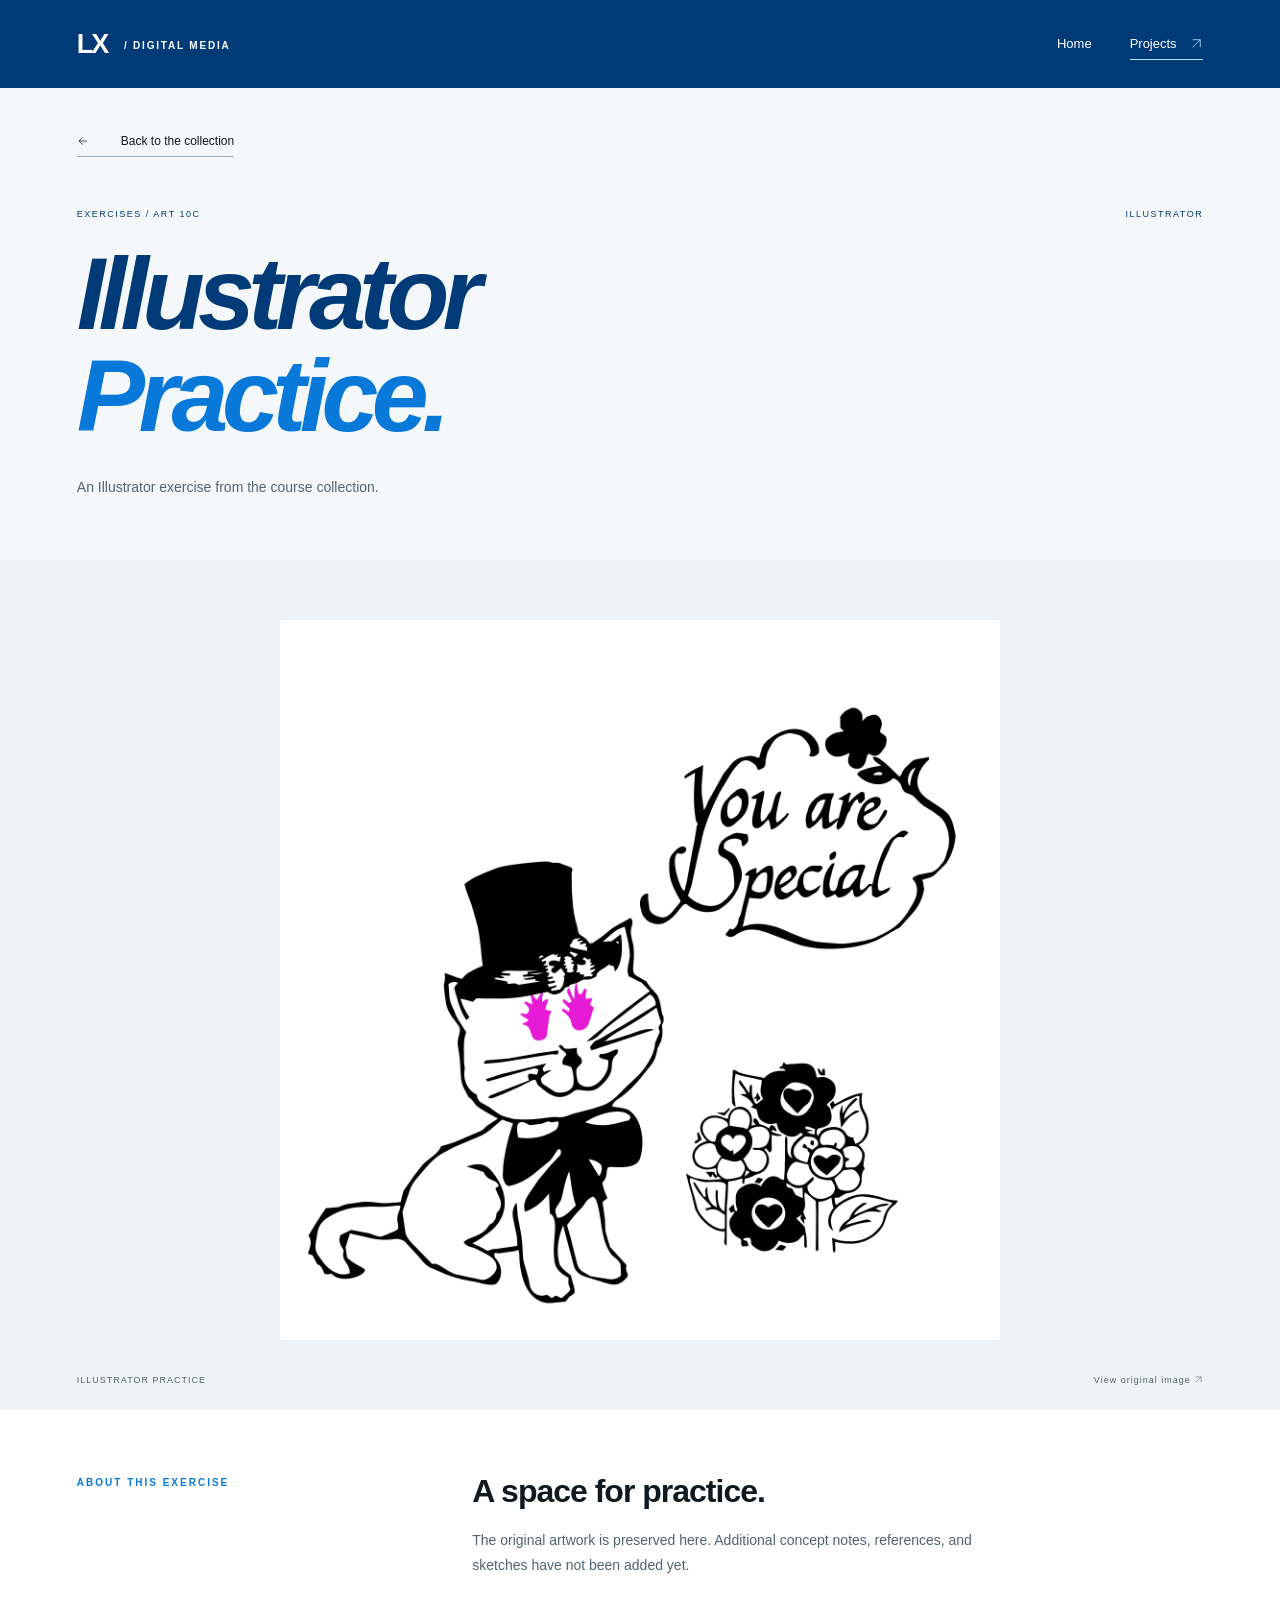
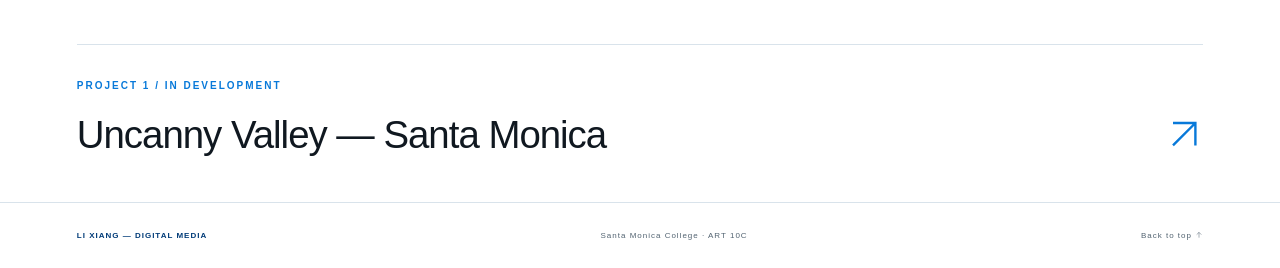
==== exercises/illustrator.html @ 767cecf8 "Add ocean-blue digital media portfolio preview" ====
<!DOCTYPE html>
<html lang="en">
<head>
<meta charset="utf-8">
<meta name="viewport" content="width=device-width, initial-scale=1">
<meta name="theme-color" content="#0879D9">
<meta name="description" content="Li Xiang’s ART 10C digital media portfolio at Santa Monica College. Visual experiments, graphic design, and digital media.">
<title>Illustrator Practice — Li Xiang</title>
<link rel="stylesheet" href="../style.css">
</head>
<body>
<a class="skip-link" href="#main">Skip to content</a>
<header class="site-header">
<a class="wordmark" href="../index.html" aria-label="Li Xiang home">LX<span> / DIGITAL MEDIA</span>
</a>
<nav aria-label="Main navigation">
<a  href="../index.html">Home</a>
<a aria-current="page" href="../projects.html">Projects <span><svg class="arrow-icon" aria-hidden="true" viewBox="0 0 24 24" fill="none" stroke="currentColor" stroke-width="1.5"><path d="M5 19 19 5M5 5h14v14"/></svg></span>
</a>
</nav>
</header>
<main id="main">
<section class="detail-intro">
<a class="text-link" href="../projects.html"><svg class="arrow-icon" aria-hidden="true" viewBox="0 0 24 24" fill="none" stroke="currentColor" stroke-width="1.5"><path d="M20 12H4M11 5l-7 7 7 7"/></svg> Back to the collection</a>
<div class="detail-meta">
<span>EXERCISES / ART 10C</span>
<span>ILLUSTRATOR</span>
</div>
<h1>Illustrator<span>Practice.</span>
</h1>
<p class="detail-lead">An Illustrator exercise from the course collection.</p>
</section>
<figure class="artwork-stage">
<img src="../demo%20illustrator%200928.png" alt="Original Illustrator practice artwork by Li Xiang">
<figcaption>
<span>ILLUSTRATOR PRACTICE</span>
<a href="../demo%20illustrator%200928.png">View original image <svg class="arrow-icon" aria-hidden="true" viewBox="0 0 24 24" fill="none" stroke="currentColor" stroke-width="1.5"><path d="M5 19 19 5M5 5h14v14"/></svg></a>
</figcaption>
</figure>
<section class="exercise-note">
<p class="eyebrow">ABOUT THIS EXERCISE</p>
<div>
<h2>A space for practice.</h2>
<p>The original artwork is preserved here. Additional concept notes, references, and sketches have not been added yet.</p>
</div>
</section>
<div class="next-work">
<span class="eyebrow">PROJECT 1 / IN DEVELOPMENT</span>
<a href="../projects/uncanny-valley.html">Uncanny Valley — Santa Monica <span><svg class="arrow-icon" aria-hidden="true" viewBox="0 0 24 24" fill="none" stroke="currentColor" stroke-width="1.5"><path d="M5 19 19 5M5 5h14v14"/></svg></span>
</a>
</div>
</main>
<footer class="site-footer">
<a href="../index.html">LI XIANG — DIGITAL MEDIA</a>
<span>Santa Monica College · ART 10C</span>
<a href="#main">Back to top <svg class="arrow-icon" aria-hidden="true" viewBox="0 0 24 24" fill="none" stroke="currentColor" stroke-width="1.5"><path d="M12 20V4M5 11l7-7 7 7"/></svg></a>
</footer>
</body>
</html>
---- style.css ----
:root{--ocean:#0879d9;--deep:#003b78;--light:#b8e4ff;--white:#fff;--dark:#101820;--paper:#f4f8fb;--line:#d9e3eb;--gutter:clamp(24px,6vw,100px)}

*{box-sizing:border-box}
html{scroll-behavior:smooth;scroll-padding-top:30px}
body{margin:0;background:var(--white);color:var(--dark);font-family:Arial,Helvetica,sans-serif;-webkit-font-smoothing:antialiased}
a{color:inherit;text-decoration:none}
a:focus-visible{outline:3px solid var(--ocean);outline-offset:6px}
img{display:block;max-width:100%;height:auto}
h1,h2,h3,p{margin:0}
button,a{-webkit-tap-highlight-color:transparent}
.skip-link{position:fixed;top:-80px;left:20px;background:white;color:var(--deep);padding:16px;z-index:10}
.skip-link:focus{top:12px}
.site-header{height:88px;display:flex;align-items:center;justify-content:space-between;padding:0 var(--gutter);background:var(--deep);color:white}
.wordmark{font-size:27px;font-weight:900;letter-spacing:-2px}
.wordmark span{font-size:10px;letter-spacing:1.8px;margin-left:12px;vertical-align:middle}
nav{display:flex;gap:38px;font-size:13px}
nav a{padding:8px 0;border-bottom:1px solid transparent}
nav a:hover,nav a[aria-current=page]{border-color:var(--light)}
nav span{margin-left:10px;color:var(--light)}
.eyebrow{font-size:10px;font-weight:700;letter-spacing:2px;line-height:1.5}
.hero{position:relative;isolation:isolate;overflow:hidden;background:var(--ocean);color:white;min-height:670px;min-height:min(780px,calc(100svh - 88px));padding:30px var(--gutter) 25px;display:flex;flex-direction:column;justify-content:space-between}
.hero-meta,.hero-bottom{display:flex;justify-content:space-between;font-size:9px;letter-spacing:2px;gap:20px;position:relative;z-index:2}
.hero-meta{color:var(--light)}
.hero-content{position:relative;z-index:2;padding:65px 0 70px}
.hero-content>.eyebrow{margin-bottom:24px;color:var(--light)}
h1{font-weight:900;letter-spacing:-.065em;line-height:.92}
.hero h1{font-size:clamp(76px,12.8vw,186px);font-style:italic;letter-spacing:-.075em}
.title-dash{display:inline-block;font-weight:400;margin-left:20px;color:var(--light)}
.hero-title-small{display:block;font-size:.73em;letter-spacing:-.065em}
.title-dot{color:var(--light)}
.hero-subtitle{font-size:clamp(11px,1.3vw,16px);line-height:1.7;margin-top:30px;letter-spacing:.4px}
.pill-link{display:inline-flex;gap:48px;align-items:center;border:1px solid #ffffff80;border-radius:40px;padding:14px 22px;font-size:12px;margin-top:30px;transition:background .2s,color .2s}
.pill-link:hover{background:white;color:var(--deep)}
.pill-link span{font-size:20px}
.hero-orbit{position:absolute;width:62vw;height:62vw;border:1px solid #b8e4ff50;border-radius:50%;top:-26vw;right:-15vw;z-index:-1;box-shadow:0 0 0 55px #b8e4ff08,0 0 0 110px #b8e4ff08,0 0 0 165px #b8e4ff06}
.water-lines{position:absolute;inset:0;z-index:-1;overflow:hidden}
.water-lines:before,.water-lines:after{content:"";position:absolute;width:120%;height:110%;border-radius:44%;right:-65%;top:10%;transform:rotate(-30deg);border:1px solid #ffffff55;box-shadow:0 0 0 28px #b8e4ff12,0 0 0 29px #ffffff25,0 0 0 75px #003b781a,0 0 0 76px #ffffff20;animation:drift 16s ease-in-out infinite alternate}
.water-lines:after{width:65%;height:70%;top:70%;right:8%;opacity:.5;animation-delay:-7s}
@keyframes drift{to{transform:translate3d(15px,-20px,0) rotate(-25deg)}
}
.work-section,.process-section{padding:88px var(--gutter) 76px}
.section-heading{display:flex;justify-content:space-between;align-items:end;gap:30px;margin-bottom:38px}
.section-heading .eyebrow{color:var(--ocean);margin-bottom:16px}
h2{font-size:clamp(32px,4vw,54px);letter-spacing:-2px;line-height:1.05}
.blue{color:var(--ocean)}
.section-heading>p{font-size:12px;color:#536371;line-height:1.8}
.work-grid{display:grid;grid-template-columns:1fr 1fr;gap:32px}
.work-image{aspect-ratio:1.24;position:relative;overflow:hidden;transition:transform .3s}
.project-placeholder{background:var(--deep);color:white}
.image-label{position:absolute;left:25px;top:24px;font-size:8px;letter-spacing:1.7px;z-index:2}
.abstract-scene{position:absolute;inset:0;overflow:hidden;background:linear-gradient(155deg,#003b78 0%,#075cba 50%,#0879d9 50%,#b8e4ff 140%)}
.abstract-scene i{position:absolute;left:53%;top:15%;height:110%;width:34%;background:linear-gradient(90deg,#b8e4ff70,#ffffff0a);transform:skew(-24deg);border-left:1px solid #b8e4ff80}
.abstract-scene b{position:absolute;width:65%;aspect-ratio:1;border:1px solid #b8e4ff60;border-radius:50%;top:0;left:-30%;box-shadow:0 0 0 28px #b8e4ff0a,0 0 0 29px #b8e4ff20,0 0 0 60px #b8e4ff06}
.abstract-scene em{position:absolute;left:0;right:0;bottom:23%;height:1px;background:#b8e4ff50;transform:rotate(-14deg)}
.placeholder-title{position:absolute;left:25px;bottom:38px;font-size:clamp(32px,5vw,72px);font-weight:900;font-style:italic;letter-spacing:-3px;line-height:.9}
.placeholder-title>span{display:block;font-size:10px;font-style:normal;letter-spacing:3px;line-height:1.5;margin-top:18px}
.image-corner{position:absolute;right:20px;bottom:18px;font-size:26px;transition:transform .25s}
.work-card:hover .image-corner{transform:translate(3px,-3px)}
.exercise-image{background:#edf2f5;display:flex;align-items:center;justify-content:center;padding:56px 35px 40px}
.exercise-image img{width:auto;max-width:90%;max-height:100%;object-fit:contain;transition:transform .3s}
.work-card:hover .exercise-image img{transform:scale(1.025)}
.card-caption{display:flex;justify-content:space-between;align-items:start;gap:15px;margin-top:21px}
.card-caption .eyebrow{font-size:8px;color:var(--ocean);margin-bottom:9px}
h3{font-size:18px;font-weight:600;letter-spacing:-.6px}
.status{white-space:nowrap;font-size:9px;padding:7px 10px;border:1px solid var(--line);border-radius:20px;color:#536371}
.text-link{display:inline-flex;gap:32px;align-items:center;font-size:12px;border-bottom:1px solid #9eafbc;padding-bottom:8px}
.work-section>.text-link{margin-top:42px}
.course-note{margin:0 var(--gutter);border-top:1px solid var(--line);padding:44px 0 55px;display:flex;justify-content:space-between;gap:25px;align-items:start}
.course-note>.eyebrow{color:var(--ocean)}
.course-note>p:not(.eyebrow){font-size:clamp(18px,2vw,28px);letter-spacing:-.6px;line-height:1.45;font-weight:400}
.course-note strong{font-weight:500}
.course-note>span{font-size:42px;color:var(--ocean)}
.site-footer{padding:28px var(--gutter);border-top:1px solid var(--line);display:flex;justify-content:space-between;gap:20px;font-size:8px;letter-spacing:1px;color:#526371}
.site-footer>a:first-child{font-weight:700;color:var(--deep)}
.page-intro{background:var(--ocean);color:white;padding:65px var(--gutter) 70px}
.page-intro .eyebrow{color:var(--light);margin-bottom:32px}
.page-intro h1{font-size:clamp(64px,9vw,124px);font-style:italic}
.page-intro h1>span{color:var(--light)}
.page-intro>p:last-child{font-size:13px;line-height:1.7;margin-top:30px}
.collection{padding-top:60px}
.collection h2{font-size:28px;letter-spacing:-1px}
.detail-intro{padding:45px var(--gutter) 60px;background:var(--paper)}
.detail-intro>.text-link{margin-bottom:52px}
.detail-meta{display:flex;justify-content:space-between;align-items:center;font-size:9px;letter-spacing:1.5px;margin-bottom:24px;color:var(--deep)}
.detail-intro h1{font-size:clamp(55px,8vw,116px);line-height:1;font-style:italic;color:var(--deep)}
.detail-intro h1>span{display:block;color:var(--ocean)}
.detail-lead{margin-top:28px;font-size:14px;line-height:1.7;color:#536371}
.project-banner{margin:0;min-height:420px;position:relative;display:flex;align-items:center;padding:70px var(--gutter);overflow:hidden;color:white}
.project-banner>p{position:relative;font-size:clamp(32px,5.5vw,76px);font-weight:900;font-style:italic;line-height:1;letter-spacing:-2px}
.project-banner>p>span{color:var(--light)}
.banner-label{position:absolute;bottom:25px;left:var(--gutter);font-size:8px;letter-spacing:2px}
.process-grid{display:grid;grid-template-columns:1fr 1fr;gap:45px 60px;margin-top:55px}
.process-grid article{border-top:1px solid var(--line);padding-top:20px}
.process-number{font-size:11px;color:var(--ocean)}
.process-grid h3{font-size:24px;margin-top:22px}
.process-grid p{font-size:13px;line-height:1.8;color:#536371;margin-top:15px;max-width:350px}
.next-work{margin:0 var(--gutter);padding:30px 0 45px;border-top:1px solid var(--line)}
.next-work>.eyebrow{color:var(--ocean)}
.next-work>a{display:flex;justify-content:space-between;font-size:clamp(22px,3vw,40px);letter-spacing:-1px;margin-top:20px;gap:20px}
.next-work>a>span{color:var(--ocean)}
.artwork-stage{margin:0;padding:60px var(--gutter) 25px;background:#eef3f6}
.artwork-stage>img{width:auto;max-width:100%;max-height:80vh;margin:auto;object-fit:contain}
.artwork-stage figcaption{display:flex;justify-content:space-between;gap:20px;font-size:9px;letter-spacing:1px;margin-top:35px;color:#536371}
.exercise-note{padding:65px var(--gutter);display:grid;grid-template-columns:1fr 2fr;gap:30px}
.exercise-note>.eyebrow{color:var(--ocean)}
.exercise-note h2{font-size:32px;letter-spacing:-1px}
.exercise-note div>p{margin-top:20px;font-size:14px;line-height:1.8;color:#536371;max-width:550px}
@media(min-width:1500px){.hero-content{max-width:1440px}
.work-section,.process-section{max-width:1640px;margin:auto}
}
@media(max-width:760px){.site-header{height:72px}
.wordmark span{display:none}
nav{gap:24px}
.hero{min-height:650px;min-height:calc(88svh - 72px);padding-top:22px}
.hero-meta,.hero-bottom{font-size:7px;letter-spacing:1px}
.hero-content{padding:75px 0}
.hero h1{font-size:clamp(66px,15vw,110px)}
.hero-title-small{font-size:.69em}
.title-dash{margin-left:8px}
.hero-subtitle{max-width:260px;font-size:12px}
.hero-content>.eyebrow{font-size:8px;letter-spacing:1.4px}
.water-lines:before{right:-70%;width:170%}
.hero-orbit{width:110vw;height:110vw;top:-35vw;right:-55vw}
.work-section,.process-section{padding:55px var(--gutter)}
.section-heading{align-items:start;flex-direction:column;gap:18px}
.section-heading>p{font-size:12px}
.work-grid{grid-template-columns:1fr;gap:38px}
.placeholder-title{font-size:clamp(46px,12vw,80px)}
.card-caption{gap:8px}
h3{font-size:16px}
.status{font-size:8px}
.course-note{flex-wrap:wrap;position:relative;padding:30px 0}
.course-note>.eyebrow{width:100%}
.course-note>span{position:absolute;right:0;top:30px;font-size:28px}
.site-footer{flex-wrap:wrap;font-size:8px;line-height:1.7}
.site-footer>a:first-child{width:100%}
.page-intro{padding-top:45px}
.page-intro h1{font-size:68px}
.detail-intro{padding-top:30px;padding-bottom:40px}
.detail-intro>.text-link{margin-bottom:38px}
.detail-intro h1{font-size:clamp(43px,10.2vw,75px)}
.detail-meta{font-size:8px;letter-spacing:1px}
.project-banner{min-height:320px}
.process-grid{grid-template-columns:1fr;gap:30px;margin-top:30px}
.process-grid h3{margin-top:15px}
.exercise-note{grid-template-columns:1fr;padding-top:40px;padding-bottom:40px}
.artwork-stage{padding-top:35px;padding-bottom:25px}
.artwork-stage figcaption{font-size:7px;letter-spacing:.5px}
.next-work>a{font-size:24px}
}
@media(prefers-reduced-motion:reduce){html{scroll-behavior:auto}
*,*:before,*:after{animation:none!important;transition:none!important}
}
.arrow-icon{display:inline-block;width:1em;height:1em;vertical-align:-.15em;flex-shrink:0}
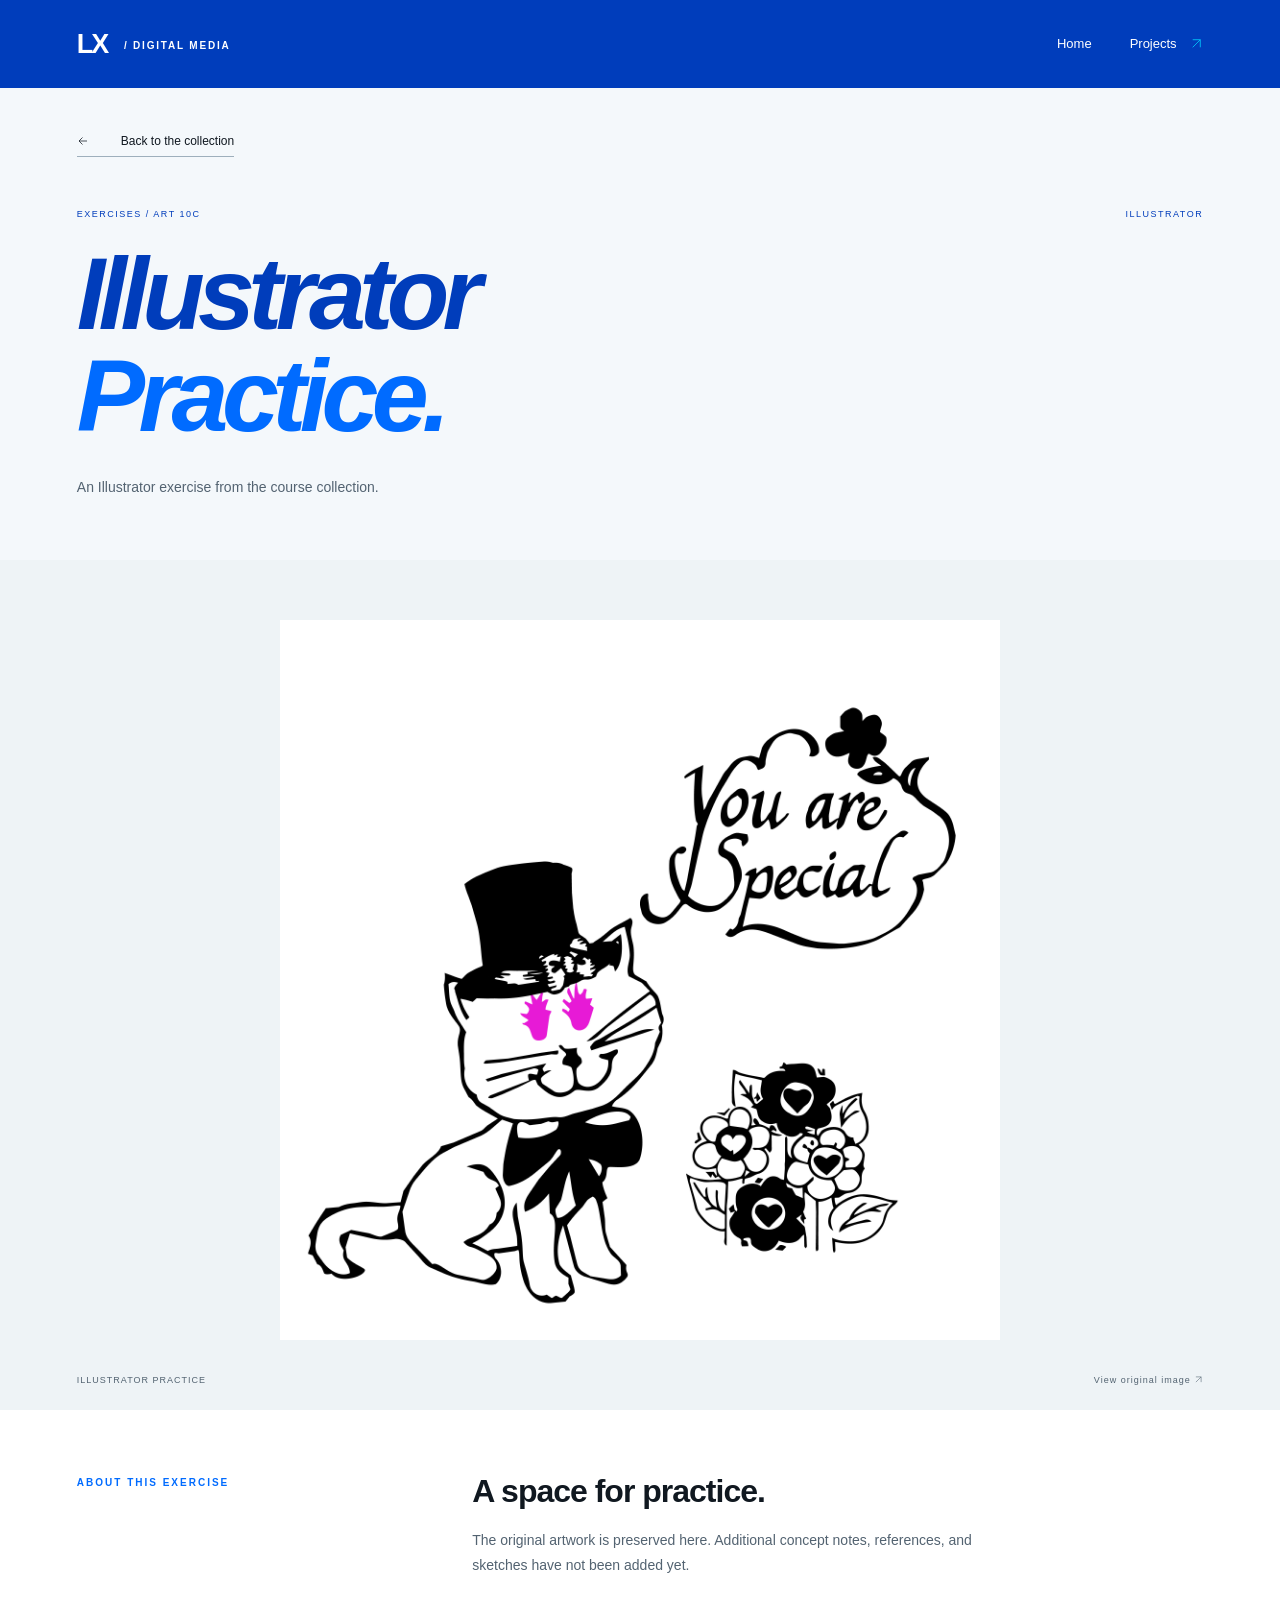
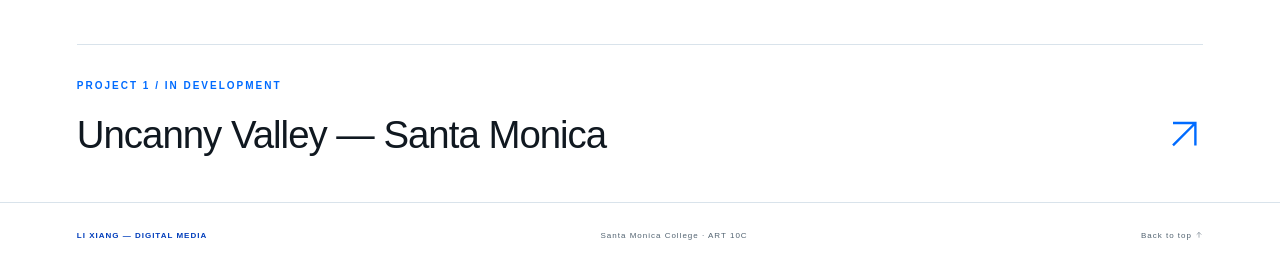
==== commit e915260a: "Consolidate project listing into homepage collection" ====
--- a/exercises/illustrator.html
+++ b/exercises/illustrator.html
@@ -15,13 +15,13 @@
 </a>
 <nav aria-label="Main navigation">
 <a  href="../index.html">Home</a>
-<a aria-current="page" href="../projects.html">Projects <span><svg class="arrow-icon" aria-hidden="true" viewBox="0 0 24 24" fill="none" stroke="currentColor" stroke-width="1.5"><path d="M5 19 19 5M5 5h14v14"/></svg></span>
+<a href="../index.html#projects">Projects <span><svg class="arrow-icon" aria-hidden="true" viewBox="0 0 24 24" fill="none" stroke="currentColor" stroke-width="1.5"><path d="M5 19 19 5M5 5h14v14"/></svg></span>
 </a>
 </nav>
 </header>
 <main id="main">
 <section class="detail-intro">
-<a class="text-link" href="../projects.html"><svg class="arrow-icon" aria-hidden="true" viewBox="0 0 24 24" fill="none" stroke="currentColor" stroke-width="1.5"><path d="M20 12H4M11 5l-7 7 7 7"/></svg> Back to the collection</a>
+<a class="text-link" href="../index.html#projects"><svg class="arrow-icon" aria-hidden="true" viewBox="0 0 24 24" fill="none" stroke="currentColor" stroke-width="1.5"><path d="M20 12H4M11 5l-7 7 7 7"/></svg> Back to the collection</a>
 <div class="detail-meta">
 <span>EXERCISES / ART 10C</span>
 <span>ILLUSTRATOR</span>
--- a/style.css
+++ b/style.css
@@ -1,4 +1,4 @@
-:root{--ocean:#0879d9;--deep:#003b78;--light:#b8e4ff;--white:#fff;--dark:#101820;--paper:#f4f8fb;--line:#d9e3eb;--gutter:clamp(24px,6vw,100px)}
+:root{--ocean:#006bff;--deep:#003dbb;--light:#00cfff;--white:#fff;--dark:#101820;--paper:#f4f8fb;--line:#d9e3eb;--gutter:clamp(24px,6vw,100px)}
 
 *{box-sizing:border-box}
 html{scroll-behavior:smooth;scroll-padding-top:30px}
@@ -152,3 +152,107 @@
 *,*:before,*:after{animation:none!important;transition:none!important}
 }
 .arrow-icon{display:inline-block;width:1em;height:1em;vertical-align:-.15em;flex-shrink:0}
+
+/* Underwater poster. The overhead surface and downward light establish depth;
+   all atmospheric layers stay behind the white type and navigation. */
+.water-poster{height:980px;min-height:0;max-height:none;background:#006bff;padding-top:25px;padding-bottom:24px;display:block}
+.water-poster .hero-meta{font-size:9px;line-height:1.7;align-items:start;color:white}
+.water-poster .hero-meta>span:last-child{text-align:right}
+.ocean-surface{position:absolute;inset:0;z-index:-2;overflow:hidden;background:radial-gradient(ellipse at 54% -12%,#00cfff 0%,#00b7ff 18%,transparent 54%),radial-gradient(ellipse at 92% 38%,#0085ff 0%,transparent 60%),linear-gradient(180deg,#008eff 0%,#006bff 48%,#0054e9 78%,#003dbb 100%);pointer-events:none}
+.surface-ceiling{position:absolute;left:-12%;top:-95px;width:124%;height:410px;overflow:hidden;mask-image:radial-gradient(ellipse 68% 65% at 54% 15%,black 15%,#000b 43%,transparent 78%);animation:ceiling-swell 17s ease-in-out infinite alternate}
+.surface-texture{position:absolute;inset:-20%;background:url("assets/water-caustics.svg") center/100% 100% no-repeat;mask-image:radial-gradient(ellipse at 50% 50%,black 20%,#0009 45%,transparent 70%);mix-blend-mode:screen;transform:perspective(550px) rotateX(48deg) scale(1.5);animation:ceiling-current 21s ease-in-out infinite alternate}
+.sun-rays{position:absolute;inset:-5% -8% -10%;background:url("assets/underwater-light.svg") center top/100% 100% no-repeat;transform-origin:55% 0;animation:light-sway 22s ease-in-out infinite alternate}
+.caustics-front{position:absolute;inset:12% -10% -10%;background:url("assets/water-caustics.svg") center/110% 110%;mix-blend-mode:screen;opacity:.14;mask-image:radial-gradient(ellipse at 0% 45%,black,transparent 45%),radial-gradient(ellipse at 100% 65%,#000b,transparent 42%);animation:caustic-drift 23s ease-in-out infinite alternate}
+.poster-note{position:absolute;left:var(--gutter);top:140px;font-size:9px;letter-spacing:2px;display:flex;align-items:center;gap:12px;color:white}
+.pink-mark{display:inline-block;width:11px;height:11px;background:#ff1493;transform:rotate(-12deg)}
+.poster-type{position:absolute;top:205px;left:var(--gutter);right:var(--gutter);z-index:2;transform:rotate(-5deg)}
+.water-poster h1{font-family:Arial,Helvetica,sans-serif;font-weight:900;font-style:italic;font-size:clamp(90px,15.9vw,235px);line-height:.76;letter-spacing:-.085em;text-shadow:2px 3px 0 #003dbb}
+.poster-type span{display:block;white-space:nowrap}
+.poster-name{margin-left:-.025em;position:relative}
+.poster-period{display:inline!important;color:#ff1493;text-shadow:none}
+.poster-digital{margin-left:20%;font-size:.94em;position:relative}
+.poster-media{margin-left:7%;font-size:1.12em;position:relative}
+/* A small cyan offset at the letter edge, never a second mirrored title. */
+.poster-digital::after{content:'DIGITAL';position:absolute;inset:0;transform:translate(3px,2px);color:#00cfff;z-index:-1;clip-path:polygon(0 42%,100% 42%,100% 51%,0 51%);animation:type-refract 11s ease-in-out infinite alternate}
+.poster-star{display:inline-block!important;font-family:Arial,Helvetica,sans-serif;font-weight:400;font-size:.45em;vertical-align:top;line-height:1;margin-left:.4em;color:#ff1493;font-style:normal;letter-spacing:0;transform:rotate(-15deg);text-shadow:none}
+.vertical-note{position:absolute;right:20px;top:42%;writing-mode:vertical-rl;font-size:8px;letter-spacing:3px;color:white}
+.poster-caption{position:absolute;bottom:97px;left:var(--gutter);right:var(--gutter);display:flex;justify-content:space-between;align-items:end;gap:30px;z-index:5}
+.poster-caption>p{font-size:12px;line-height:1.8;max-width:290px;color:white}
+.poster-link{display:flex;gap:40px;align-items:center;font-size:10px;font-weight:bold;letter-spacing:1.5px;border-bottom:2px solid #00cfff;padding:15px 0}
+.poster-link svg{font-size:25px}.poster-link:hover{color:#00cfff}.water-poster a:focus-visible{outline-color:#fff}
+.water-poster .hero-bottom{position:absolute;bottom:24px;left:var(--gutter);right:var(--gutter);color:white;font-size:8px;letter-spacing:1.6px}
+.bubble-field,.depth-particles{position:absolute;inset:0}
+.bubble-field i{position:absolute;left:9%;bottom:-5%;width:7px;height:9px;border:1px solid #96efff;border-radius:50%;animation:bubble-rise 24s linear infinite;animation-delay:-5s}
+.bubble-field i:nth-child(2){left:88%;width:4px;height:5px;animation-duration:29s;animation-delay:-19s}
+.bubble-field i:nth-child(3){left:79%;width:9px;height:11px;animation-duration:32s;animation-delay:-11s}
+.bubble-field i:nth-child(4){left:17%;width:3px;height:4px;animation-duration:27s;animation-delay:-22s}
+.bubble-field i:nth-child(5){left:95%;width:5px;height:6px;animation-duration:35s;animation-delay:-3s}
+.depth-particles i{position:absolute;left:8%;top:36%;width:2px;height:2px;background:#9defff;border-radius:50%;animation:particle-drift 19s ease-in-out infinite alternate}
+.depth-particles i:nth-child(2){left:85%;top:32%;animation-delay:-9s}
+.depth-particles i:nth-child(3){left:68%;top:82%;animation-delay:-4s}
+.depth-particles i:nth-child(4){left:26%;top:76%;animation-delay:-13s}
+.depth-particles i:nth-child(5){left:93%;top:68%;animation-delay:-6s}
+.depth-particles i:nth-child(6){left:49%;top:19%;animation-delay:-15s}
+.water-paused *, .water-paused *::after{animation-play-state:paused!important}
+@keyframes ceiling-swell{from{transform:rotate(-7deg) translateY(-5px) scaleY(1)}to{transform:rotate(-5deg) translateY(8px) scaleY(1.06)}}
+@keyframes ceiling-current{from{transform:perspective(550px) rotateX(48deg) scale(1.5) translateX(-1%)}to{transform:perspective(550px) rotateX(45deg) scale(1.55) translateX(2%)}}
+@keyframes light-sway{from{transform:rotate(-3deg);opacity:.8}to{transform:rotate(3deg);opacity:1}}
+@keyframes caustic-drift{from{transform:translate(-2%,0) rotate(-3deg)}to{transform:translate(2%,-2%) rotate(2deg)}}
+@keyframes type-refract{from{transform:translate(2px,1px)}to{transform:translate(5px,-1px)}}
+@keyframes bubble-rise{0%{transform:translate(0,0);opacity:0}8%{opacity:.7}90%{opacity:.5}100%{transform:translate(20px,-1050px);opacity:0}}
+@keyframes particle-drift{from{transform:translate(0,0);opacity:.4}to{transform:translate(12px,-20px);opacity:.8}}
+@media(min-width:1600px){.water-poster{height:1080px}.poster-type{top:220px;max-width:1500px;left:calc((100% - 1450px)/2)}.water-poster h1{font-size:250px}}
+@media(max-width:1000px) and (min-width:761px){.water-poster{height:850px}.poster-type{top:230px}.poster-caption{bottom:90px}}
+@media(max-width:760px){.water-poster{height:810px;min-height:0;padding-top:22px}.water-poster .hero-meta{font-size:7px;letter-spacing:1px}.poster-note{top:125px;font-size:7px;letter-spacing:1.3px}.poster-type{top:245px;left:20px;right:20px;transform:rotate(-7deg)}.water-poster h1{font-size:17vw;letter-spacing:-.085em}.poster-digital{margin-left:15%;font-size:1.08em}.poster-media{font-size:1.28em;margin-left:3%}.poster-star{font-size:.4em}.poster-caption{bottom:93px;flex-direction:column;align-items:start;gap:18px}.poster-caption>p{font-size:11px;max-width:270px}.poster-link{font-size:9px;gap:40px;padding:12px 0}.water-poster .hero-bottom{font-size:6px;letter-spacing:1px}.vertical-note{right:9px;top:24%;font-size:6px;letter-spacing:2px}.surface-ceiling{top:-55px;height:255px;width:150%;left:-25%}.surface-texture{background-size:450px 280px}.sun-rays{inset:-3% -45% -5%}.bubble-field i:nth-child(n+4),.depth-particles i:nth-child(n+4){display:none}.caustics-front{background-size:auto 100%;opacity:.16}.poster-digital::after{animation:none}}
+@media(prefers-reduced-motion:reduce){.water-poster *,.water-poster *::after{animation:none!important;transition:none!important}.bubble-field{display:none}}
+
+/* A single small school. Each original fish is exactly two flat polygons. */
+.fish-school{position:absolute;top:73%;right:10%;width:138px;height:70px;z-index:1;pointer-events:none;animation:school-current 38s ease-in-out infinite}
+.sardine{position:absolute;left:var(--fish-x);top:var(--fish-y);width:var(--fish-size);height:calc(var(--fish-size) / 2);fill:#ff1493;opacity:var(--fish-opacity);overflow:visible;animation:fish-spacing var(--fish-time) ease-in-out var(--fish-delay) infinite alternate}
+.fish-tail{transform-origin:5px 4px;animation:tail-flex 2.8s ease-in-out var(--fish-delay) infinite alternate}
+@keyframes school-current{0%,100%{transform:translate(-14px,0)}25%{transform:translate(0,-6px)}50%{transform:translate(14px,0)}75%{transform:translate(0,6px)}}
+@keyframes fish-spacing{from{transform:translate(-2px,-1px) rotate(-2deg)}to{transform:translate(3px,2px) rotate(2deg)}}
+@keyframes tail-flex{from{transform:scaleX(.85)}to{transform:scaleX(1)}}
+@media(max-width:760px){.fish-school{top:63%;right:10%;transform-origin:right center;animation-name:school-current-mobile}}
+@keyframes school-current-mobile{0%,100%{transform:translate(-8px,0) scale(.85)}25%{transform:translate(0,-4px) scale(.85)}50%{transform:translate(8px,0) scale(.85)}75%{transform:translate(0,4px) scale(.85)}}
+@media(prefers-reduced-motion:reduce){.fish-school,.sardine,.fish-tail{animation:none!important}.fish-school{transform:none}}
+
+/* Static interlocking title: shared SVG glyphs are also the intersection masks. */
+.water-poster .poster-type{top:195px;left:4%;right:4%;max-width:1400px;transform:none}
+.water-poster h1{font-size:inherit;line-height:0;text-shadow:none;margin:0}
+.title-art{display:block;width:100%;height:auto;overflow:visible}
+.title-art text,.title-art mask,.surface-reflection{font-family:Arial,Helvetica,sans-serif;font-weight:900;font-style:italic;letter-spacing:-.05em}
+.title-intersections{filter:brightness(var(--pink-brightness,1));transition:filter .4s ease}
+.surface-reflection{position:absolute;left:12%;right:8%;top:-35px;height:205px;z-index:0;opacity:.18;pointer-events:none;overflow:hidden;mask-image:radial-gradient(ellipse at 50% 25%,#000c,transparent 75%)}
+.surface-reflection>svg{width:100%;height:100%;transform:skewX(-12deg) scaleY(.85);animation:reflected-current 19s ease-in-out infinite alternate}
+.reflection-ripple{position:absolute;left:50%;top:40%;width:100px;height:18px;border:1px solid #b8f4ff;border-radius:50%;opacity:0;transform:translate(-50%,-50%);pointer-events:none}
+.sun-rays{translate:var(--ray-x,0px) 0;rotate:var(--ray-angle,0deg);filter:brightness(var(--ray-light,1));transition:translate 1s ease,rotate 1s ease,filter 1s ease}
+.fish-response{position:absolute;top:73%;right:9%;width:155px;height:80px;z-index:1;pointer-events:none;translate:var(--fish-away-x,0px) var(--fish-away-y,0px);transition:translate 1.8s cubic-bezier(.2,.65,.3,1)}
+.fish-response .fish-school{top:0;right:0;width:155px;height:80px;z-index:auto}
+.sardine{width:calc(var(--fish-size) * 1.5);height:calc(var(--fish-size) * .75)}
+@keyframes reflected-current{from{transform:skewX(-12deg) scaleY(.85) translate(-4px,0)}to{transform:skewX(-8deg) scaleY(.88) translate(5px,4px)}}
+@media(min-width:1600px){.water-poster .poster-type{left:calc((100% - 1400px)/2);top:200px}}
+@media(max-width:1000px) and (min-width:761px){.water-poster .poster-type{top:235px}}
+@media(max-width:760px){.water-poster .poster-type{left:3%;right:3%;top:245px}.surface-reflection{top:-5px;left:4%;right:0;height:150px}.fish-response{top:64%;right:9%;width:155px}.fish-response .fish-school{animation-name:school-current-mobile}.surface-reflection>svg{animation-duration:24s}}
+@media(prefers-reduced-motion:reduce){.surface-reflection>svg{animation:none}.sun-rays,.fish-response{translate:none;rotate:none;filter:none}.title-intersections{filter:none}.reflection-ripple{display:none}}
+
+/* Compact three-row composition: common tilt, straight baselines, shallow overlap. */
+.water-poster .poster-type{top:215px;left:6%;right:8%;max-width:1240px}
+@media(min-width:1600px){.water-poster .poster-type{left:calc((100% - 1240px)/2);top:225px}}
+@media(max-width:1000px) and (min-width:761px){.water-poster .poster-type{top:225px}}
+@media(max-width:760px){.water-poster .poster-type{left:5%;right:5%;top:245px}}
+
+/* Genuine OFL condensed black italic, self-hosted for the home title only. */
+@font-face{font-family:'Barlow Condensed';src:url('assets/fonts/BarlowCondensed-BlackItalic.ttf') format('truetype');font-weight:900;font-style:italic;font-display:swap}
+.title-art text{font-family:'Barlow Condensed',sans-serif;font-weight:900;font-style:italic;font-synthesis:none;letter-spacing:-.055em;word-spacing:-.0323em}
+/* 1.9x the previous fish size, with a wider but still compact formation. */
+.sardine{left:calc(var(--fish-x) * 1.65);top:calc(var(--fish-y) * 1.75);width:calc(var(--fish-size) * 2.85);height:calc(var(--fish-size) * 1.425)}
+.fish-response{width:245px;height:115px;right:8%;top:73%}
+.fish-response .fish-school{width:245px;height:115px}
+@media(max-width:760px){.fish-response{right:7%;top:62%;width:245px;height:115px}}
+.title-art,.surface-reflection svg{font-family:'Barlow Condensed',sans-serif;font-weight:900;font-style:italic;font-synthesis:none;letter-spacing:-.055em;word-spacing:-.0323em}
+.title-art mask{font-family:'Barlow Condensed',sans-serif;letter-spacing:-.055em;word-spacing:-.0323em}
+
+/* Leave clearance above the collection heading for desktop/mobile navigation. */
+#projects{scroll-margin-top:88px}
+@media(max-width:760px){#projects{scroll-margin-top:72px}}
